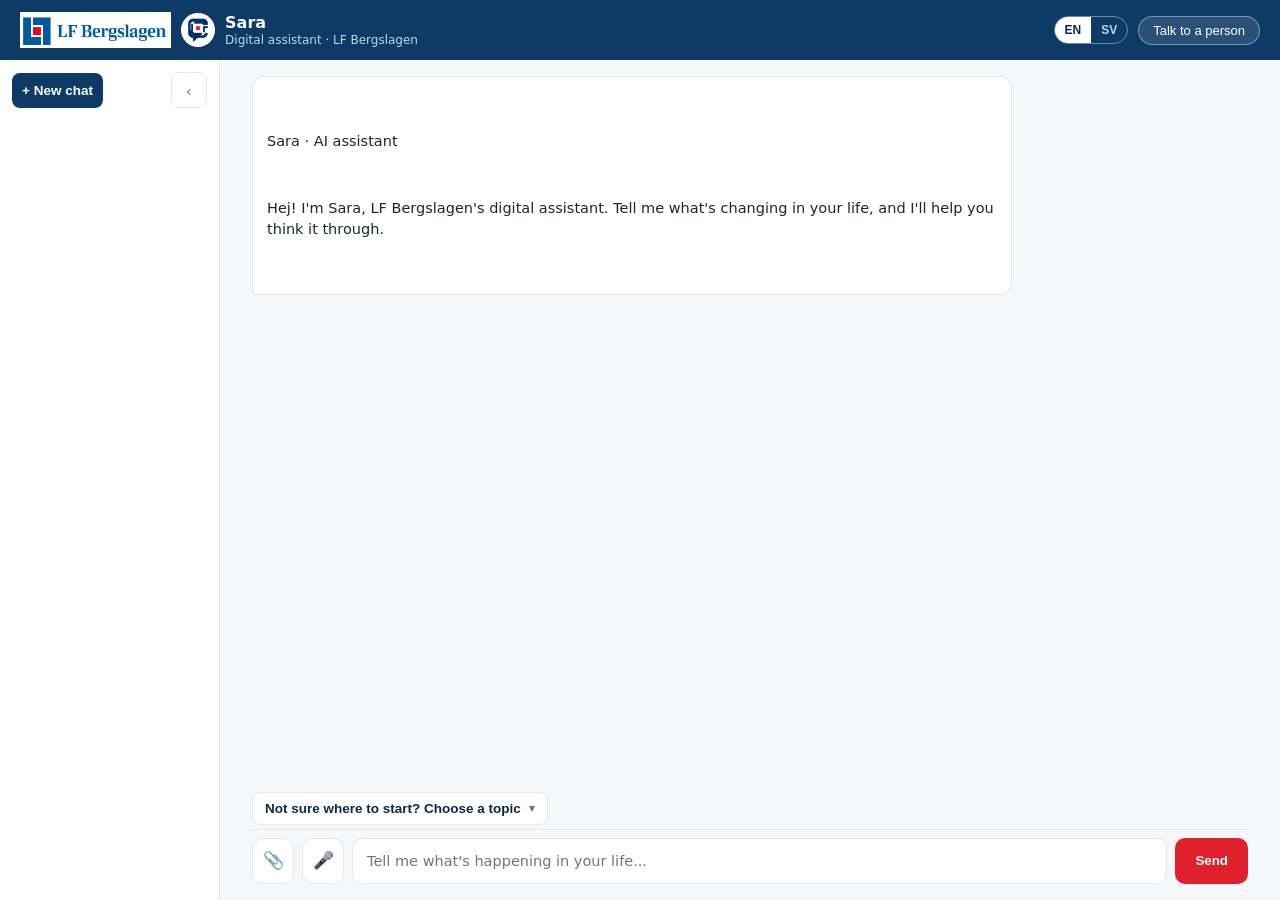
==== frontend/index.html @ 1dabb5bf "Add bilingual form-filling, LF logos, and initial site redesign" ====
<!DOCTYPE html>
<html lang="en">

<head>
  <meta charset="UTF-8" />
  <meta name="viewport" content="width=device-width, initial-scale=1.0" />
  <title>Life Transition Navigator</title>
  <link rel="stylesheet" href="style.css" />
</head>

<body>
  <header class="topbar">
    <div class="topbar-left">
      <button id="sidebar-show-btn" class="sidebar-toggle-btn topbar-sidebar-toggle" type="button"
        title="Show previous chats" hidden>☰</button>
      <div class="brand" id="home-btn" role="button" tabindex="0" title="Start a new chat">
        <img class="brand-logo" src="lf-logo.png" alt="LF Bergslagen" />
        <span class="avatar avatar-ai"><img src="chatbot-icon.png" alt="Sara AI assistant icon" /></span>
        <div class="brand-text">
          <span class="brand-name">Sara</span>
          <span class="brand-sub">Digital assistant · LF Bergslagen</span>
        </div>
      </div>
    </div>
    <div class="header-actions">
      <div class="lang-toggle" id="lang-toggle">
        <button class="lang-btn" data-lang="en" type="button">EN</button>
        <button class="lang-btn" data-lang="sv" type="button">SV</button>
      </div>
      <button id="human-btn" class="human-btn" type="button">Talk to a person</button>
    </div>
  </header>

  <div class="app-shell">
    <aside class="sidebar">
      <div class="sidebar-header">
        <button id="new-chat-btn" class="new-chat-btn" type="button">+ New chat</button>
        <button id="sidebar-hide-btn" class="sidebar-toggle-btn" type="button" title="Hide previous chats">‹</button>
      </div>
      <div id="chat-list" class="chat-list"></div>
    </aside>

    <main class="chat-shell">
      <div id="messages" class="messages">
        <div class="msg assistant">
          <span class="msg-label" id="greeting-label">Sara · AI assistant</span>
          <p id="greeting-text">Hej! I'm Sara, LF Bergslagen's digital assistant. Tell me what's changing in your life,
            and I'll help you think it through.</p>
        </div>
      </div>

      <div id="chips" class="chips"></div>

      <div id="attachment-preview" class="attachment-preview" hidden></div>
      <button id="fill-form-btn" class="fill-form-btn" type="button" hidden disabled>
        Fill Form
      </button>

      <div id="rating-bar" class="rating-bar" hidden>
        <span class="rating-label" id="rating-label"></span>
        <span class="rating-stars" id="rating-stars"></span>
      </div>

      <form id="chat-form" class="composer">
        <input id="file-input" type="file" accept=".pdf,.txt,.doc,.docx,.xls,.xlsx,image/*" multiple hidden />
        <button id="attach-btn" class="icon-btn" type="button" title="Attach a document">📎</button>
        <button id="mic-btn" class="icon-btn" type="button" title="Speak instead of typing" hidden>🎤</button>
        <textarea id="chat-input" rows="1" placeholder="Tell me what's happening in your life..."
          autocomplete="off"></textarea>
        <button id="send-btn" type="submit">Send</button>
      </form>
    </main>
  </div>

  <script src="app.js"></script>
</body>

</html>
---- frontend/style.css ----
:root {
  --lf-blue: #0d3b66;
  --lf-blue-dark: #092944;
  --lf-red: #e0202c;
  --lf-green: #1a7a4c;
  --bg: #f6f7f9;
  --bubble-assistant: #ffffff;
  --bubble-user: var(--lf-blue);
  --bubble-human: #f0f9f3;
  --text-main: #1c2733;
  --text-muted: #6b7686;
  --border: #e3e6ea;
}

* {
  box-sizing: border-box;
}

/* An author-stylesheet `display` rule (e.g. `.attachment-preview { display:
   flex }`) beats the user-agent stylesheet's `[hidden] { display: none }`
   rule regardless of selector specificity, because author-origin normal
   rules always outrank user-agent-origin normal rules in the cascade. Any
   element toggled via the `hidden` attribute needs this to actually hide. */
[hidden] {
  display: none !important;
}

body {
  margin: 0;
  font-family: "Segoe UI", system-ui, -apple-system, sans-serif;
  background: var(--bg);
  color: var(--text-main);
  height: 100vh;
  display: flex;
  flex-direction: column;
}

.topbar {
  background: var(--lf-blue);
  color: white;
  padding: 12px 20px;
  display: flex;
  align-items: center;
  justify-content: space-between;
  gap: 10px;
}

.app-shell {
  flex: 1;
  display: flex;
  min-height: 0;
}

.sidebar {
  width: 220px;
  min-width: 180px;
  background: white;
  border-right: 1px solid var(--border);
  display: flex;
  flex-direction: column;
  padding: 12px;
  overflow-y: auto;
}

.sidebar-header {
  display: flex;
  align-items: center;
  justify-content: space-between;
  gap: 6px;
  margin-bottom: 10px;
}

.new-chat-btn {
  background: var(--lf-blue);
  color: white;
  border: none;
  border-radius: 8px;
  padding: 10px;
  font-weight: 600;
  font-size: 13.5px;
  cursor: pointer;
}

/* Claude-style collapse: hide the previous-chats sidebar entirely and let
   the chat column reclaim that width (see the wider max-width rule below),
   with a "show sidebar" button appearing in the topbar to bring it back. */
.sidebar-toggle-btn {
  background: white;
  border: 1px solid var(--border);
  border-radius: 8px;
  color: var(--text-muted);
  cursor: pointer;
  flex-shrink: 0;
  font-size: 15px;
  line-height: 1;
  padding: 0;
  height: 36px;
  width: 36px;
}

.sidebar-toggle-btn:hover {
  background: #eef3f8;
  color: var(--lf-blue-dark);
}

.topbar-left {
  display: flex;
  align-items: center;
  gap: 10px;
  min-width: 0;
}

.topbar-sidebar-toggle {
  background: rgba(255, 255, 255, 0.12);
  border-color: rgba(255, 255, 255, 0.4);
  color: white;
}

.topbar-sidebar-toggle:hover {
  background: rgba(255, 255, 255, 0.22);
  color: white;
}

body.sidebar-collapsed .sidebar {
  display: none;
}

body.sidebar-collapsed #sidebar-show-btn {
  display: inline-flex;
  align-items: center;
  justify-content: center;
}

.new-chat-btn:hover {
  background: var(--lf-blue-dark);
}

.chat-list {
  display: flex;
  flex-direction: column;
  gap: 4px;
  overflow-y: auto;
}

.chat-item {
  padding: 8px 10px;
  border-radius: 6px;
  font-size: 13px;
  color: var(--text-main);
  cursor: pointer;
  overflow: hidden;
  text-overflow: ellipsis;
  white-space: nowrap;
}

.chat-item:hover {
  background: var(--bg);
}

.chat-item.active {
  background: #eef3f8;
  color: var(--lf-blue-dark);
  font-weight: 600;
}

.brand {
  cursor: pointer;
  display: flex;
  align-items: center;
  gap: 10px;
}

.brand-logo {
  height: 36px;
  width: auto;
}

.brand-text {
  display: flex;
  flex-direction: column;
  line-height: 1.25;
}

.brand-name {
  font-weight: 600;
  font-size: 16px;
}

.brand-sub {
  color: #c7d4e2;
  font-size: 12px;
}

.avatar {
  width: 34px;
  height: 34px;
  min-width: 34px;
  border-radius: 50%;
  display: flex;
  align-items: center;
  justify-content: center;
  font-weight: 700;
  font-size: 14px;
  color: white;
}

.avatar-ai {
  background: var(--lf-red);
}

.avatar-ai img {
  width: 100%;
  height: 100%;
  border-radius: inherit;
  object-fit: cover;
}

.avatar-human {
  background: var(--lf-green);
}

.header-actions {
  display: flex;
  align-items: center;
  gap: 10px;
}

.lang-toggle {
  display: flex;
  border: 1px solid rgba(255, 255, 255, 0.4);
  border-radius: 999px;
  overflow: hidden;
}

.lang-btn {
  background: transparent;
  color: #c7d4e2;
  border: none;
  padding: 6px 10px;
  font-size: 12px;
  font-weight: 700;
  cursor: pointer;
}

.lang-btn.active {
  background: white;
  color: var(--lf-blue-dark);
}

.human-btn {
  background: rgba(255, 255, 255, 0.12);
  color: white;
  border: 1px solid rgba(255, 255, 255, 0.4);
  border-radius: 999px;
  padding: 6px 14px;
  font-size: 13px;
  cursor: pointer;
  white-space: nowrap;
}

.human-btn:hover {
  background: rgba(255, 255, 255, 0.22);
}

.human-btn:disabled {
  opacity: 0.6;
  cursor: default;
}

.chat-shell {
  flex: 1;
  display: flex;
  flex-direction: column;
  max-width: 1500px;
  width: 100%;
  margin: 0 auto;
  padding: 16px 32px;
  min-height: 0;
  transition: max-width 0.2s ease;
}

/* Hiding the previous-chats sidebar (see .sidebar-toggle-btn above) frees
   up real width, not just blank space - let the chat column fill all of
   it rather than leaving the freed area empty. */
body.sidebar-collapsed .chat-shell {
  max-width: none;
}

.chat-shell.drag-over {
  outline: 2px dashed var(--lf-blue);
  outline-offset: -8px;
  background: #eef3f8;
}

.messages {
  flex: 1;
  overflow-y: auto;
  display: flex;
  flex-direction: column;
  gap: 12px;
  padding-bottom: 12px;
}

.msg {
  max-width: min(760px, 80%);
  padding: 12px 14px;
  border-radius: 12px;
  line-height: 1.45;
  font-size: 14.5px;
  white-space: pre-wrap;
}

.msg.assistant {
  background: var(--bubble-assistant);
  border: 1px solid var(--border);
  align-self: flex-start;
  border-bottom-left-radius: 4px;
}

.msg.assistant p {
  margin: 0 0 10px;
}

.msg.assistant p:last-child {
  margin-bottom: 0;
}

.msg.assistant ul,
.msg.assistant ol {
  margin: 0 0 10px;
  padding-left: 20px;
}

.msg.assistant li {
  margin-bottom: 4px;
}

.msg.assistant a {
  color: var(--lf-blue);
  font-weight: 600;
  text-decoration: underline;
}

.msg.assistant strong {
  color: var(--lf-blue-dark);
}

.msg.user {
  background: var(--bubble-user);
  color: white;
  align-self: flex-end;
  border-bottom-right-radius: 4px;
}

.msg.pending {
  color: var(--text-muted);
  font-style: italic;
}

.msg-label {
  margin-bottom: 4px;
}

.msg.human {
  background: var(--bubble-human);
  border: 1px solid #cdeadb;
  align-self: flex-start;
  border-bottom-left-radius: 4px;
}

.msg.human .msg-label {
  color: var(--lf-green);
}

.msg.system-note {
  align-self: center;
  background: transparent;
  color: var(--text-muted);
  font-size: 12.5px;
  font-style: italic;
  padding: 2px 8px;
}

.msg.attachment {
  background: #eef3f8;
  border: 1px dashed #b9c9dc;
  align-self: flex-end;
  color: var(--lf-blue-dark);
  font-size: 13.5px;
  min-width: min(360px, 80%);
  white-space: normal;
}

.sent-attachment-title {
  font-weight: 700;
  margin-bottom: 8px;
}

.sent-attachment {
  background: white;
  border: 1px solid var(--border);
  border-radius: 6px;
  display: flex;
  align-items: center;
  gap: 8px;
  margin-top: 6px;
  min-width: 0;
  padding: 8px;
}

.sent-attachment-name {
  flex: 1;
  font-weight: 600;
  min-width: 0;
  overflow-wrap: anywhere;
}

.sent-attachment-view {
  background: var(--lf-blue);
  border: none;
  border-radius: 6px;
  color: white;
  cursor: pointer;
  font-size: 12px;
  font-weight: 700;
  padding: 6px 10px;
  white-space: nowrap;
}

.sent-attachment-thumb {
  border-radius: 4px;
  height: 34px;
  object-fit: cover;
  width: 34px;
}

.sent-attachment-icon {
  align-items: center;
  background: #eef3f8;
  border-radius: 4px;
  display: flex;
  flex-shrink: 0;
  font-size: 18px;
  height: 34px;
  justify-content: center;
  width: 34px;
}

.attachment-viewer {
  align-items: center;
  background: rgba(9, 41, 68, 0.45);
  display: flex;
  inset: 0;
  justify-content: center;
  padding: 20px;
  position: fixed;
  z-index: 1000;
}

.attachment-viewer-modal {
  background: white;
  border-radius: 8px;
  box-shadow: 0 18px 50px rgba(9, 41, 68, 0.25);
  display: flex;
  flex-direction: column;
  max-height: min(720px, 90vh);
  max-width: min(760px, 94vw);
  overflow: hidden;
  width: 100%;
}

.attachment-viewer-header {
  align-items: center;
  border-bottom: 1px solid var(--border);
  display: flex;
  gap: 12px;
  justify-content: space-between;
  padding: 12px 14px;
}

.attachment-viewer-header strong {
  overflow-wrap: anywhere;
}

.attachment-viewer-header button,
.attachment-viewer-open {
  background: var(--lf-blue);
  border: none;
  border-radius: 6px;
  color: white;
  cursor: pointer;
  font-weight: 700;
  padding: 7px 11px;
  text-decoration: none;
}

.attachment-viewer-actions {
  align-items: center;
  display: flex;
  flex-shrink: 0;
  gap: 8px;
}

.attachment-viewer-content-label {
  color: var(--text-muted);
  font-size: 12px;
  font-weight: 700;
  padding: 12px 14px 0;
}

.attachment-viewer-content {
  color: var(--text-main);
  font-family: inherit;
  font-size: 13px;
  line-height: 1.45;
  margin: 0;
  overflow: auto;
  padding: 8px 14px 14px;
  white-space: pre-wrap;
}

.attachment-viewer-image {
  display: block;
  max-height: 320px;
  max-width: 100%;
  object-fit: contain;
  padding: 14px 14px 0;
}

.attachment-viewer-frame {
  background: #525659;
  border: none;
  flex: 1;
  min-height: min(560px, 70vh);
  width: 100%;
}

.attachment-viewer-placeholder {
  align-items: center;
  color: var(--text-muted);
  display: flex;
  flex-direction: column;
  gap: 8px;
  padding: 28px 14px;
  text-align: center;
}

.attachment-viewer-placeholder-icon {
  font-size: 40px;
}

.chips {
  padding: 8px 0 4px;
}

/* The initial "not sure where to start" topic list -- a dropdown instead
   of a big wrapped grid of pill buttons, so it stays compact both on the
   full-page chat and when the chat is embedded narrow (see site.js widget). */
.topic-dropdown {
  display: inline-block;
  position: relative;
}

.topic-dropdown-toggle {
  align-items: center;
  background: white;
  border: 1px solid var(--border);
  border-radius: 8px;
  color: var(--lf-blue-dark);
  cursor: pointer;
  display: flex;
  font-size: 13.5px;
  font-weight: 600;
  gap: 8px;
  padding: 8px 12px;
}

.topic-dropdown-toggle:hover {
  border-color: var(--lf-blue);
}

.topic-dropdown-toggle .caret {
  color: var(--text-muted);
  font-size: 11px;
  transition: transform 0.15s ease;
}

.topic-dropdown-toggle.open .caret {
  transform: rotate(180deg);
}

.topic-dropdown-menu {
  background: white;
  border: 1px solid var(--border);
  border-radius: 8px;
  bottom: 100%;
  box-shadow: 0 12px 30px rgba(9, 41, 68, 0.15);
  left: 0;
  margin-bottom: 6px;
  max-height: 260px;
  overflow-y: auto;
  position: absolute;
  width: max(240px, 100%);
  z-index: 20;
}

.topic-dropdown-item {
  background: none;
  border: none;
  color: var(--text-main);
  cursor: pointer;
  display: block;
  font-size: 13.5px;
  padding: 9px 12px;
  text-align: left;
  width: 100%;
}

.topic-dropdown-item:hover {
  background: #eef3f8;
  color: var(--lf-blue-dark);
}

.topic-dropdown-item+.topic-dropdown-item {
  border-top: 1px solid var(--border);
}

.suggestions {
  display: flex;
  flex-wrap: wrap;
  gap: 8px;
  align-self: flex-start;
  max-width: min(760px, 80%);
  margin-top: -4px;
}

.suggestion-chip {
  background: white;
  border: 1px solid var(--lf-blue);
  color: var(--lf-blue);
  border-radius: 999px;
  padding: 5px 11px;
  font-size: 12.5px;
  cursor: pointer;
}

.suggestion-chip:hover {
  background: #eef3f8;
}

.inline-form {
  align-self: flex-start;
  max-width: min(600px, 85%);
  background: white;
  border: 1px solid var(--border);
  border-radius: 12px;
  padding: 14px 16px;
  display: flex;
  flex-direction: column;
  gap: 12px;
}

.inline-form-field {
  display: flex;
  flex-direction: column;
  gap: 6px;
}

.inline-form-field label {
  font-size: 13px;
  font-weight: 600;
  color: var(--text-main);
}

.inline-form-field input[type="text"] {
  padding: 9px 11px;
  border-radius: 8px;
  border: 1px solid var(--border);
  font-size: 14px;
  font-family: inherit;
}

.inline-form-field input[type="text"]:focus {
  outline: 2px solid var(--lf-blue);
}

.inline-form-yesno {
  display: flex;
  gap: 16px;
}

.inline-form-radio {
  display: flex;
  align-items: center;
  gap: 5px;
  font-size: 13.5px;
  cursor: pointer;
}

.inline-form-error {
  margin: 0;
  font-size: 12.5px;
  color: var(--lf-red);
  min-height: 0;
}

.inline-form button[type="submit"] {
  align-self: flex-start;
}

.msg-label {
  display: flex;
  align-items: center;
  gap: 6px;
}

.msg-label-text {
  font-size: 11px;
  font-weight: 700;
  letter-spacing: 0.02em;
  text-transform: uppercase;
  color: var(--text-muted);
}

.msg.human .msg-label-text {
  color: var(--lf-green);
}

.speak-btn {
  background: none;
  border: none;
  padding: 0;
  font-size: 13px;
  line-height: 1;
  cursor: pointer;
  color: var(--text-muted);
  opacity: 0.75;
}

.speak-btn:hover {
  opacity: 1;
}

.speak-btn.speaking {
  color: var(--lf-red);
  opacity: 1;
}

.rating-bar {
  align-items: center;
  display: flex;
  gap: 8px;
  justify-content: flex-end;
  padding: 4px 2px;
}

.rating-label {
  color: var(--text-muted);
  font-size: 12.5px;
}

.rating-stars {
  display: flex;
}

.star-btn {
  background: none;
  border: none;
  color: var(--border);
  cursor: pointer;
  font-size: 18px;
  line-height: 1;
  padding: 2px;
  transition: color 0.15s ease;
}

.star-btn:hover {
  color: #f2b90c;
}

.star-btn.filled {
  color: #f2b90c;
}

.composer {
  display: flex;
  gap: 8px;
  padding-top: 8px;
  border-top: 1px solid var(--border);
}

.composer textarea {
  flex: 1;
  padding: 12px 14px;
  border-radius: 10px;
  border: 1px solid var(--border);
  font-size: 14.5px;
  font-family: inherit;
  resize: none;
  max-height: 140px;
  line-height: 1.4;
}

.composer textarea:focus {
  outline: 2px solid var(--lf-blue);
}

.composer button {
  background: var(--lf-red);
  color: white;
  border: none;
  padding: 0 20px;
  border-radius: 10px;
  font-weight: 600;
  cursor: pointer;
}

.composer button:disabled {
  opacity: 0.6;
  cursor: default;
}

.composer button.icon-btn {
  background: white;
  border: 1px solid var(--border);
  color: var(--lf-blue-dark);
  padding: 0;
  width: 42px;
  font-size: 17px;
}

.composer button.icon-btn:hover {
  background: #eef3f8;
}

.composer button.icon-btn.recording {
  background: var(--lf-red);
  color: white;
  border-color: var(--lf-red);
}

.attachment-preview {
  display: flex;
  flex-direction: column;
  gap: 6px;
  background: #eef3f8;
  border: 1px solid #b9c9dc;
  border-radius: 8px;
  padding: 8px 10px;
  font-size: 13px;
  color: var(--lf-blue-dark);
  margin-bottom: 8px;
}

.attachment-preview-header {
  width: 100%;
  color: var(--text-muted);
  font-size: 12px;
}

.attachment-list {
  display: flex;
  flex-direction: column;
  gap: 5px;
  width: 100%;
}

.attachment-item {
  display: flex;
  align-items: center;
  gap: 8px;
  min-width: 0;
}

.attachment-name {
  flex: 1;
  overflow: hidden;
  text-overflow: ellipsis;
  white-space: nowrap;
}

.attachment-size {
  color: var(--text-muted);
  font-size: 12px;
}

.attachment-preview button {
  background: none;
  border: none;
  color: var(--text-muted);
  cursor: pointer;
  font-size: 15px;
  line-height: 1;
}

.fill-form-btn {
  align-self: flex-start;
  margin: 0 0 10px;
  padding: 8px 14px;
  border: 1px solid var(--lf-blue);
  border-radius: 6px;
  background: white;
  color: var(--lf-blue-dark);
  cursor: pointer;
  font-weight: 600;
}

.fill-form-btn:disabled {
  cursor: not-allowed;
  opacity: 0.45;
}

/* Set on <body> by app.js when this page is embedded as a small widget
   (see site.js) -- there's no room for the new-chat/previous-chats
   sidebar at that size, so hide it outright instead of shrinking it to
   an icon-only column. Maximizing the widget removes this class, and
   the sidebar reappears at full size (its width is well above the
   640px breakpoint below by then). Standalone/mobile use of this page
   never gets this class, so its own icon-only collapse is unaffected. */
body.widget-compact .sidebar {
  display: none;
}

/* No room for a sidebar at all in the small embedded-widget bubble (see the
   comment above), so don't offer a "show sidebar" toggle there either. */
body.widget-compact #sidebar-show-btn {
  display: none !important;
}

@media (max-width: 640px) {
  .sidebar {
    width: 84px;
    min-width: 84px;
    padding: 8px 6px;
  }

  .sidebar-header {
    flex-direction: column;
  }

  .new-chat-btn {
    font-size: 0;
    padding: 10px 0;
  }

  .new-chat-btn::before {
    content: "+";
    font-size: 18px;
  }

  #sidebar-hide-btn {
    width: 100%;
  }

  .chat-item {
    font-size: 11px;
  }
}

@media (max-width: 480px) {
  .chat-shell {
    padding: 10px;
  }

  .msg {
    max-width: 90%;
  }
}
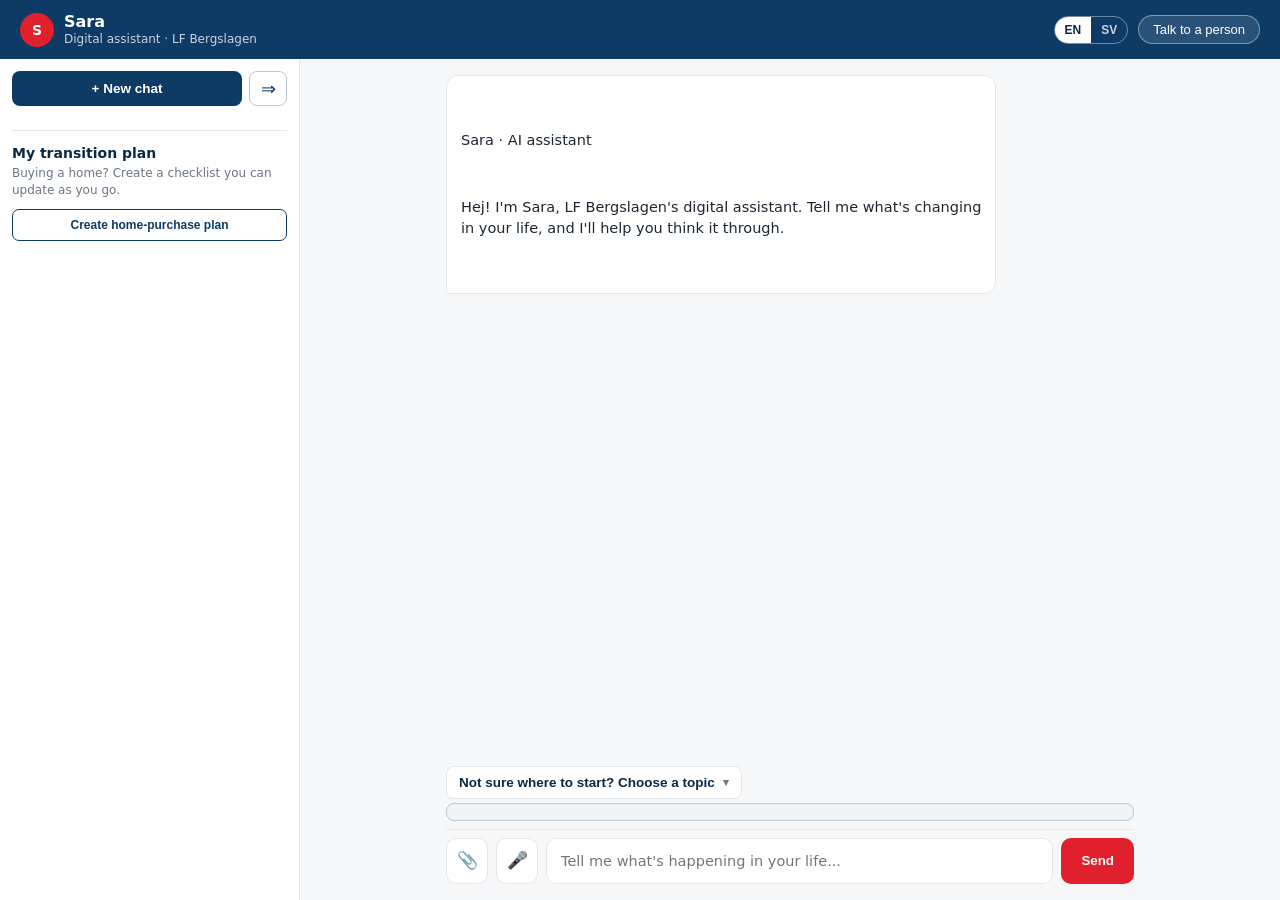
==== commit 421628f4: "Add transition plans, chat history sidebar, and sidebar UI tweaks Structured life-transition plans s" ====
--- a/frontend/index.html
+++ b/frontend/index.html
@@ -1,25 +1,18 @@
 <!DOCTYPE html>
 <html lang="en">
-
 <head>
   <meta charset="UTF-8" />
   <meta name="viewport" content="width=device-width, initial-scale=1.0" />
   <title>Life Transition Navigator</title>
   <link rel="stylesheet" href="style.css" />
 </head>
-
 <body>
   <header class="topbar">
-    <div class="topbar-left">
-      <button id="sidebar-show-btn" class="sidebar-toggle-btn topbar-sidebar-toggle" type="button"
-        title="Show previous chats" hidden>☰</button>
-      <div class="brand" id="home-btn" role="button" tabindex="0" title="Start a new chat">
-        <img class="brand-logo" src="lf-logo.png" alt="LF Bergslagen" />
-        <span class="avatar avatar-ai"><img src="chatbot-icon.png" alt="Sara AI assistant icon" /></span>
-        <div class="brand-text">
-          <span class="brand-name">Sara</span>
-          <span class="brand-sub">Digital assistant · LF Bergslagen</span>
-        </div>
+    <div class="brand" id="home-btn" role="button" tabindex="0" title="Start a new chat">
+      <span class="avatar avatar-ai">S</span>
+      <div class="brand-text">
+        <span class="brand-name">Sara</span>
+        <span class="brand-sub">Digital assistant · LF Bergslagen</span>
       </div>
     </div>
     <div class="header-actions">
@@ -33,40 +26,31 @@
 
   <div class="app-shell">
     <aside class="sidebar">
-      <div class="sidebar-header">
+      <div class="sidebar-toolbar">
         <button id="new-chat-btn" class="new-chat-btn" type="button">+ New chat</button>
-        <button id="sidebar-hide-btn" class="sidebar-toggle-btn" type="button" title="Hide previous chats">‹</button>
+        <button id="sidebar-toggle" class="sidebar-toggle" type="button" aria-label="Expand sidebar" title="Expand sidebar">⇔</button>
       </div>
       <div id="chat-list" class="chat-list"></div>
+      <section id="plan-panel" class="plan-panel" aria-live="polite"></section>
     </aside>
 
     <main class="chat-shell">
       <div id="messages" class="messages">
         <div class="msg assistant">
           <span class="msg-label" id="greeting-label">Sara · AI assistant</span>
-          <p id="greeting-text">Hej! I'm Sara, LF Bergslagen's digital assistant. Tell me what's changing in your life,
-            and I'll help you think it through.</p>
+          <p id="greeting-text">Hej! I'm Sara, LF Bergslagen's digital assistant. Tell me what's changing in your life, and I'll help you think it through.</p>
         </div>
       </div>
 
       <div id="chips" class="chips"></div>
 
       <div id="attachment-preview" class="attachment-preview" hidden></div>
-      <button id="fill-form-btn" class="fill-form-btn" type="button" hidden disabled>
-        Fill Form
-      </button>
-
-      <div id="rating-bar" class="rating-bar" hidden>
-        <span class="rating-label" id="rating-label"></span>
-        <span class="rating-stars" id="rating-stars"></span>
-      </div>
 
       <form id="chat-form" class="composer">
         <input id="file-input" type="file" accept=".pdf,.txt,.doc,.docx,.xls,.xlsx,image/*" multiple hidden />
         <button id="attach-btn" class="icon-btn" type="button" title="Attach a document">📎</button>
         <button id="mic-btn" class="icon-btn" type="button" title="Speak instead of typing" hidden>🎤</button>
-        <textarea id="chat-input" rows="1" placeholder="Tell me what's happening in your life..."
-          autocomplete="off"></textarea>
+        <textarea id="chat-input" rows="1" placeholder="Tell me what's happening in your life..." autocomplete="off"></textarea>
         <button id="send-btn" type="submit">Send</button>
       </form>
     </main>
@@ -74,5 +58,4 @@
 
   <script src="app.js"></script>
 </body>
-
-</html>+</html>
--- a/frontend/style.css
+++ b/frontend/style.css
@@ -16,15 +16,6 @@
   box-sizing: border-box;
 }
 
-/* An author-stylesheet `display` rule (e.g. `.attachment-preview { display:
-   flex }`) beats the user-agent stylesheet's `[hidden] { display: none }`
-   rule regardless of selector specificity, because author-origin normal
-   rules always outrank user-agent-origin normal rules in the cascade. Any
-   element toggled via the `hidden` attribute needs this to actually hide. */
-[hidden] {
-  display: none !important;
-}
-
 body {
   margin: 0;
   font-family: "Segoe UI", system-ui, -apple-system, sans-serif;
@@ -52,21 +43,25 @@
 }
 
 .sidebar {
-  width: 220px;
-  min-width: 180px;
+  width: 300px;
+  min-width: 280px;
   background: white;
   border-right: 1px solid var(--border);
   display: flex;
   flex-direction: column;
   padding: 12px;
   overflow-y: auto;
-}
-
-.sidebar-header {
-  display: flex;
-  align-items: center;
-  justify-content: space-between;
-  gap: 6px;
+  transition: width 180ms ease, min-width 180ms ease;
+}
+
+.sidebar.sidebar-expanded {
+  width: 400px;
+  min-width: 360px;
+}
+
+.sidebar-toolbar {
+  display: flex;
+  gap: 7px;
   margin-bottom: 10px;
 }
 
@@ -79,79 +74,153 @@
   font-weight: 600;
   font-size: 13.5px;
   cursor: pointer;
-}
-
-/* Claude-style collapse: hide the previous-chats sidebar entirely and let
-   the chat column reclaim that width (see the wider max-width rule below),
-   with a "show sidebar" button appearing in the topbar to bring it back. */
-.sidebar-toggle-btn {
-  background: white;
-  border: 1px solid var(--border);
+  flex: 1;
+}
+
+.sidebar-toggle {
+  align-items: center;
+  background: white;
+  border: 1px solid #b9c9dc;
   border-radius: 8px;
-  color: var(--text-muted);
-  cursor: pointer;
-  flex-shrink: 0;
-  font-size: 15px;
-  line-height: 1;
+  color: var(--lf-blue);
+  cursor: pointer;
+  display: inline-flex;
+  font-size: 18px;
+  justify-content: center;
   padding: 0;
-  height: 36px;
-  width: 36px;
-}
-
-.sidebar-toggle-btn:hover {
-  background: #eef3f8;
-  color: var(--lf-blue-dark);
-}
-
-.topbar-left {
-  display: flex;
-  align-items: center;
-  gap: 10px;
-  min-width: 0;
-}
-
-.topbar-sidebar-toggle {
-  background: rgba(255, 255, 255, 0.12);
-  border-color: rgba(255, 255, 255, 0.4);
-  color: white;
-}
-
-.topbar-sidebar-toggle:hover {
-  background: rgba(255, 255, 255, 0.22);
-  color: white;
-}
-
-body.sidebar-collapsed .sidebar {
-  display: none;
-}
-
-body.sidebar-collapsed #sidebar-show-btn {
-  display: inline-flex;
-  align-items: center;
-  justify-content: center;
+  width: 38px;
 }
 
 .new-chat-btn:hover {
   background: var(--lf-blue-dark);
 }
 
+.sidebar-toggle:hover { background: #eef3f8; }
+
 .chat-list {
   display: flex;
   flex-direction: column;
-  gap: 4px;
+  gap: 2px;
   overflow-y: auto;
 }
 
+.plan-panel {
+  border-top: 1px solid var(--border);
+  margin-top: 14px;
+  padding-top: 14px;
+}
+
+.plan-heading {
+  color: var(--lf-blue-dark);
+  font-size: 14px;
+  font-weight: 700;
+  margin: 0 0 4px;
+}
+
+.plan-progress, .plan-empty-copy, .plan-date {
+  color: var(--text-muted);
+  font-size: 12px;
+  line-height: 1.4;
+  margin: 0 0 10px;
+}
+
+.plan-phase {
+  color: var(--lf-blue-dark);
+  font-size: 11px;
+  font-weight: 700;
+  margin: 13px 0 5px;
+  text-transform: uppercase;
+}
+
+.plan-task {
+  align-items: flex-start;
+  display: flex;
+  gap: 7px;
+  margin: 7px 0;
+}
+
+.plan-task input { margin: 3px 0 0; }
+
+.plan-task-label { cursor: pointer; display: block; min-width: 0; }
+
+.plan-task-title { display: block; font-size: 12px; line-height: 1.25; }
+.plan-task.done .plan-task-title { color: var(--text-muted); text-decoration: line-through; }
+.plan-task-meta { color: var(--text-muted); display: block; font-size: 10px; margin-top: 2px; }
+
+.plan-create-btn {
+  background: white;
+  border: 1px solid var(--lf-blue);
+  border-radius: 7px;
+  color: var(--lf-blue);
+  cursor: pointer;
+  font-size: 12px;
+  font-weight: 700;
+  padding: 8px;
+  width: 100%;
+}
+
+.plan-create-btn:hover { background: #eef3f8; }
+
 .chat-item {
-  padding: 8px 10px;
-  border-radius: 6px;
+  align-items: center;
+  display: flex;
+  gap: 6px;
+  min-height: 34px;
+  padding: 6px 16px 6px 10px;
+  border-radius: 7px;
   font-size: 13px;
   color: var(--text-main);
-  cursor: pointer;
+  position: relative;
+}
+
+.chat-item-title {
+  color: inherit;
+  cursor: pointer;
+  flex: 1;
+  font: inherit;
+  line-height: 1.35;
+  min-width: 0;
   overflow: hidden;
+  text-align: left;
   text-overflow: ellipsis;
   white-space: nowrap;
 }
+
+.chat-item-title:focus-visible {
+  border-radius: 3px;
+  outline: 2px solid var(--lf-blue);
+  outline-offset: 2px;
+}
+
+/* Small delete control tucked into the item's top-right corner; only
+   shown when the chat is hovered or the button has keyboard focus. */
+.chat-delete-btn {
+  align-items: center;
+  background: white;
+  border: 1px solid var(--border);
+  border-radius: 3px;
+  color: var(--text-muted);
+  cursor: pointer;
+  display: inline-flex;
+  font-size: 11px;
+  height: 14px;
+  justify-content: center;
+  line-height: 1;
+  opacity: 0;
+  padding: 0 0 1px;
+  position: absolute;
+  right: 2px;
+  top: 2px;
+  transition: opacity 120ms ease;
+  width: 14px;
+}
+
+.chat-item:hover .chat-delete-btn,
+.chat-delete-btn:focus-visible {
+  opacity: 1;
+}
+
+.chat-delete-btn:hover { background: #fbe9ea; border-color: var(--lf-red); color: var(--lf-red); }
 
 .chat-item:hover {
   background: var(--bg);
@@ -168,11 +237,6 @@
   display: flex;
   align-items: center;
   gap: 10px;
-}
-
-.brand-logo {
-  height: 36px;
-  width: auto;
 }
 
 .brand-text {
@@ -206,13 +270,6 @@
 
 .avatar-ai {
   background: var(--lf-red);
-}
-
-.avatar-ai img {
-  width: 100%;
-  height: 100%;
-  border-radius: inherit;
-  object-fit: cover;
 }
 
 .avatar-human {
@@ -271,19 +328,11 @@
   flex: 1;
   display: flex;
   flex-direction: column;
-  max-width: 1500px;
+  max-width: 720px;
   width: 100%;
   margin: 0 auto;
-  padding: 16px 32px;
+  padding: 16px;
   min-height: 0;
-  transition: max-width 0.2s ease;
-}
-
-/* Hiding the previous-chats sidebar (see .sidebar-toggle-btn above) frees
-   up real width, not just blank space - let the chat column fill all of
-   it rather than leaving the freed area empty. */
-body.sidebar-collapsed .chat-shell {
-  max-width: none;
 }
 
 .chat-shell.drag-over {
@@ -302,7 +351,7 @@
 }
 
 .msg {
-  max-width: min(760px, 80%);
+  max-width: 80%;
   padding: 12px 14px;
   border-radius: 12px;
   line-height: 1.45;
@@ -621,7 +670,7 @@
   color: var(--lf-blue-dark);
 }
 
-.topic-dropdown-item+.topic-dropdown-item {
+.topic-dropdown-item + .topic-dropdown-item {
   border-top: 1px solid var(--border);
 }
 
@@ -630,7 +679,7 @@
   flex-wrap: wrap;
   gap: 8px;
   align-self: flex-start;
-  max-width: min(760px, 80%);
+  max-width: 80%;
   margin-top: -4px;
 }
 
@@ -650,7 +699,7 @@
 
 .inline-form {
   align-self: flex-start;
-  max-width: min(600px, 85%);
+  max-width: 85%;
   background: white;
   border: 1px solid var(--border);
   border-radius: 12px;
@@ -744,42 +793,6 @@
 .speak-btn.speaking {
   color: var(--lf-red);
   opacity: 1;
-}
-
-.rating-bar {
-  align-items: center;
-  display: flex;
-  gap: 8px;
-  justify-content: flex-end;
-  padding: 4px 2px;
-}
-
-.rating-label {
-  color: var(--text-muted);
-  font-size: 12.5px;
-}
-
-.rating-stars {
-  display: flex;
-}
-
-.star-btn {
-  background: none;
-  border: none;
-  color: var(--border);
-  cursor: pointer;
-  font-size: 18px;
-  line-height: 1;
-  padding: 2px;
-  transition: color 0.15s ease;
-}
-
-.star-btn:hover {
-  color: #f2b90c;
-}
-
-.star-btn.filled {
-  color: #f2b90c;
 }
 
 .composer {
@@ -893,23 +906,6 @@
   line-height: 1;
 }
 
-.fill-form-btn {
-  align-self: flex-start;
-  margin: 0 0 10px;
-  padding: 8px 14px;
-  border: 1px solid var(--lf-blue);
-  border-radius: 6px;
-  background: white;
-  color: var(--lf-blue-dark);
-  cursor: pointer;
-  font-weight: 600;
-}
-
-.fill-form-btn:disabled {
-  cursor: not-allowed;
-  opacity: 0.45;
-}
-
 /* Set on <body> by app.js when this page is embedded as a small widget
    (see site.js) -- there's no room for the new-chat/previous-chats
    sidebar at that size, so hide it outright instead of shrinking it to
@@ -921,48 +917,37 @@
   display: none;
 }
 
-/* No room for a sidebar at all in the small embedded-widget bubble (see the
-   comment above), so don't offer a "show sidebar" toggle there either. */
-body.widget-compact #sidebar-show-btn {
-  display: none !important;
-}
-
 @media (max-width: 640px) {
   .sidebar {
     width: 84px;
     min-width: 84px;
     padding: 8px 6px;
   }
-
-  .sidebar-header {
-    flex-direction: column;
+  .sidebar.sidebar-expanded {
+    width: 84px;
+    min-width: 84px;
   }
-
+  .sidebar-toolbar { gap: 4px; }
   .new-chat-btn {
     font-size: 0;
     padding: 10px 0;
   }
-
   .new-chat-btn::before {
     content: "+";
     font-size: 18px;
   }
-
-  #sidebar-hide-btn {
-    width: 100%;
-  }
-
   .chat-item {
     font-size: 11px;
   }
+  .sidebar-toggle { font-size: 15px; width: 30px; }
+  .plan-panel { display: none; }
 }
 
 @media (max-width: 480px) {
   .chat-shell {
     padding: 10px;
   }
-
   .msg {
     max-width: 90%;
   }
-}+}
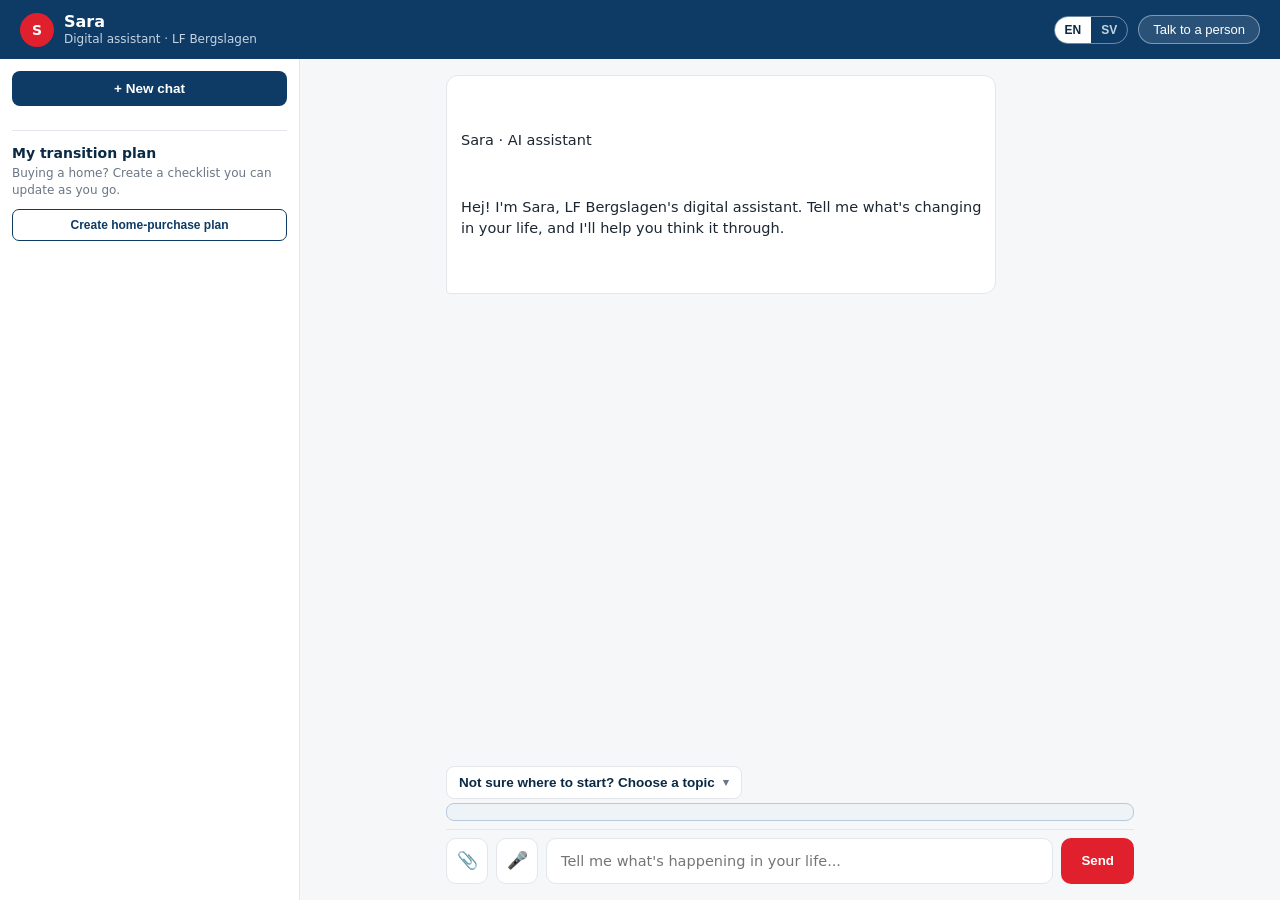
==== commit 164c9fdb: "chore(fe): removed expander button" ====
--- a/frontend/index.html
+++ b/frontend/index.html
@@ -28,7 +28,6 @@
     <aside class="sidebar">
       <div class="sidebar-toolbar">
         <button id="new-chat-btn" class="new-chat-btn" type="button">+ New chat</button>
-        <button id="sidebar-toggle" class="sidebar-toggle" type="button" aria-label="Expand sidebar" title="Expand sidebar">⇔</button>
       </div>
       <div id="chat-list" class="chat-list"></div>
       <section id="plan-panel" class="plan-panel" aria-live="polite"></section>
--- a/frontend/style.css
+++ b/frontend/style.css
@@ -51,12 +51,6 @@
   flex-direction: column;
   padding: 12px;
   overflow-y: auto;
-  transition: width 180ms ease, min-width 180ms ease;
-}
-
-.sidebar.sidebar-expanded {
-  width: 400px;
-  min-width: 360px;
 }
 
 .sidebar-toolbar {
@@ -77,25 +71,9 @@
   flex: 1;
 }
 
-.sidebar-toggle {
-  align-items: center;
-  background: white;
-  border: 1px solid #b9c9dc;
-  border-radius: 8px;
-  color: var(--lf-blue);
-  cursor: pointer;
-  display: inline-flex;
-  font-size: 18px;
-  justify-content: center;
-  padding: 0;
-  width: 38px;
-}
-
 .new-chat-btn:hover {
   background: var(--lf-blue-dark);
 }
-
-.sidebar-toggle:hover { background: #eef3f8; }
 
 .chat-list {
   display: flex;
@@ -922,10 +900,6 @@
     width: 84px;
     min-width: 84px;
     padding: 8px 6px;
-  }
-  .sidebar.sidebar-expanded {
-    width: 84px;
-    min-width: 84px;
   }
   .sidebar-toolbar { gap: 4px; }
   .new-chat-btn {
@@ -939,7 +913,6 @@
   .chat-item {
     font-size: 11px;
   }
-  .sidebar-toggle { font-size: 15px; width: 30px; }
   .plan-panel { display: none; }
 }
 
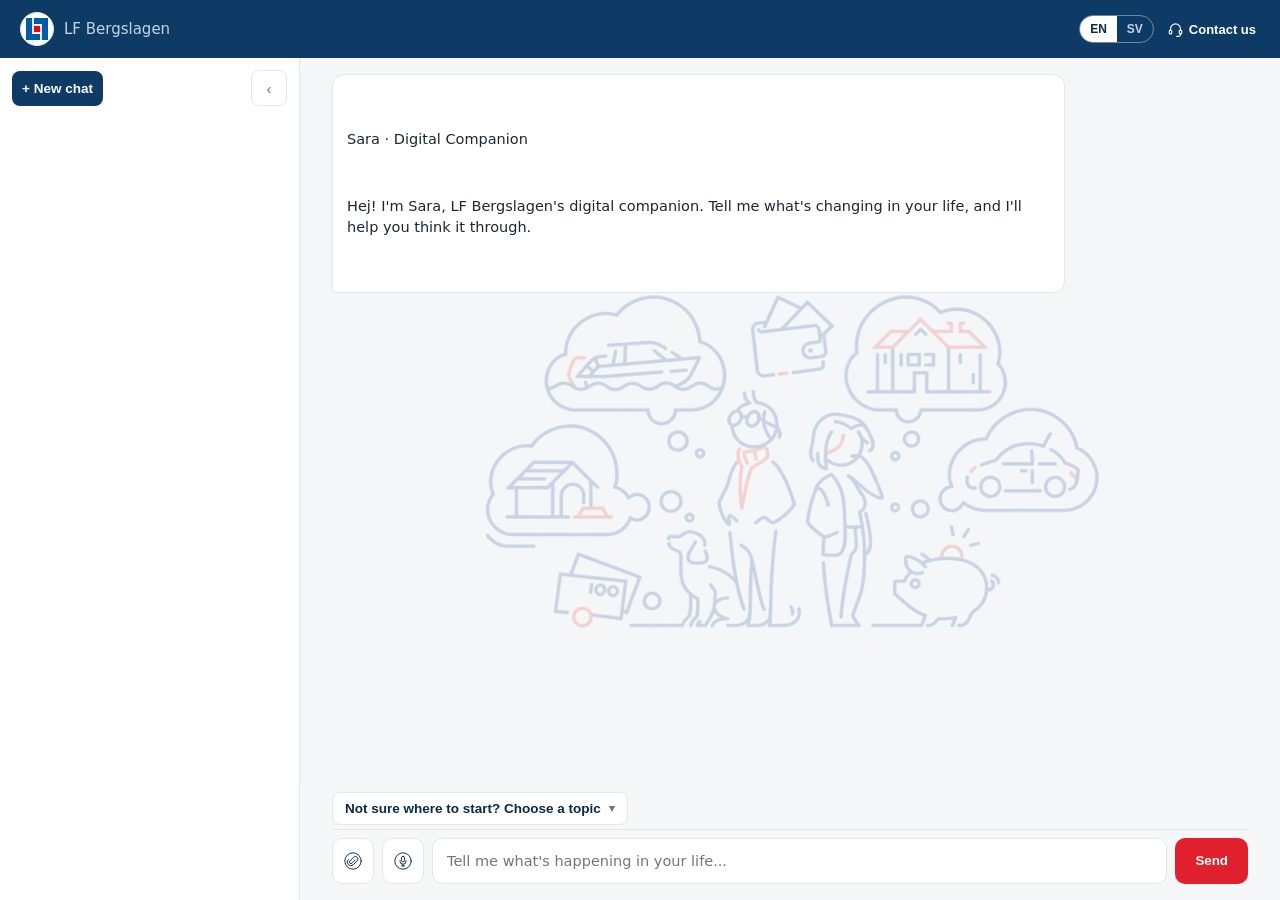
==== commit 85a6b9ae: "Merge branch 'main' into farwa-additions # Conflicts: #	.gitignore #	backend/agent.py #	backend/agen" ====
--- a/frontend/index.html
+++ b/frontend/index.html
@@ -8,11 +8,13 @@
 </head>
 <body>
   <header class="topbar">
-    <div class="brand" id="home-btn" role="button" tabindex="0" title="Start a new chat">
-      <span class="avatar avatar-ai">S</span>
-      <div class="brand-text">
-        <span class="brand-name">Sara</span>
-        <span class="brand-sub">Digital assistant · LF Bergslagen</span>
+    <div class="topbar-left">
+      <button id="sidebar-show-btn" class="sidebar-toggle-btn topbar-sidebar-toggle" type="button" title="Show previous chats" hidden>☰</button>
+      <div class="brand" id="home-btn" role="button" tabindex="0" title="Start a new chat">
+        <span class="avatar avatar-ai"><img src="assets/brand/lf-mark.svg" alt="LF Bergslagen" /></span>
+        <div class="brand-text">
+          <span class="brand-sub">LF Bergslagen</span>
+        </div>
       </div>
     </div>
     <div class="header-actions">
@@ -20,35 +22,100 @@
         <button class="lang-btn" data-lang="en" type="button">EN</button>
         <button class="lang-btn" data-lang="sv" type="button">SV</button>
       </div>
-      <button id="human-btn" class="human-btn" type="button">Talk to a person</button>
+      <button id="human-btn" class="human-btn" type="button">
+        <svg class="human-btn-icon" viewBox="0 0 24 24" width="15" height="15" fill="none" stroke="currentColor" stroke-width="1.8" stroke-linecap="round" stroke-linejoin="round" aria-hidden="true">
+          <path d="M4,13 V11 a8,8 0 0 1 16,0 v2"></path>
+          <rect x="2" y="13" width="4" height="6" rx="1.5"></rect>
+          <rect x="18" y="13" width="4" height="6" rx="1.5"></rect>
+          <path d="M20,19 v1 a3,3 0 0 1 -3,3 h-3"></path>
+        </svg>
+        <span id="human-btn-label">Contact us</span>
+      </button>
     </div>
   </header>
 
   <div class="app-shell">
     <aside class="sidebar">
-      <div class="sidebar-toolbar">
+      <div class="sidebar-header">
         <button id="new-chat-btn" class="new-chat-btn" type="button">+ New chat</button>
+        <button id="sidebar-hide-btn" class="sidebar-toggle-btn" type="button" title="Hide previous chats">‹</button>
       </div>
-      <div id="chat-list" class="chat-list"></div>
+      <div id="chats-section" class="chats-section">
+        <div class="chats-section-header">
+          <h2 id="chat-list-heading" class="chat-list-heading">Chats</h2>
+          <button id="chats-toggle-btn" class="plan-panel-toggle-btn" type="button" title="Minimize">−</button>
+        </div>
+        <div id="chats-section-body" class="chats-section-body">
+          <div class="chat-search">
+            <input id="chat-search-input" type="text" placeholder="Search previous chats..." autocomplete="off" />
+          </div>
+          <div id="chat-list" class="chat-list"></div>
+        </div>
+      </div>
       <section id="plan-panel" class="plan-panel" aria-live="polite"></section>
+
+      <div id="portfolio-panel" class="portfolio-panel" hidden>
+        <div class="portfolio-header">
+          <span class="portfolio-title" id="portfolio-title">Your activity</span>
+          <button id="portfolio-toggle-btn" class="plan-panel-toggle-btn" type="button" title="Minimize">−</button>
+        </div>
+        <div id="portfolio-items" class="portfolio-items"></div>
+      </div>
     </aside>
 
     <main class="chat-shell">
+      <div id="progress-ring-bar" class="progress-ring-bar" hidden>
+        <div class="progress-ring">
+          <svg viewBox="0 0 64 64" class="progress-ring-svg">
+            <circle class="progress-ring-track" cx="32" cy="32" r="28"></circle>
+            <circle id="progress-ring-fill" class="progress-ring-fill" cx="32" cy="32" r="28"></circle>
+          </svg>
+          <span id="progress-ring-percent" class="progress-ring-percent">0%</span>
+        </div>
+        <div class="progress-ring-info">
+          <span id="progress-ring-title" class="progress-ring-title"></span>
+          <div id="progress-steps" class="progress-steps"></div>
+        </div>
+      </div>
+
       <div id="messages" class="messages">
         <div class="msg assistant">
-          <span class="msg-label" id="greeting-label">Sara · AI assistant</span>
-          <p id="greeting-text">Hej! I'm Sara, LF Bergslagen's digital assistant. Tell me what's changing in your life, and I'll help you think it through.</p>
+          <span class="msg-label" id="greeting-label">Sara · Digital Companion</span>
+          <p id="greeting-text">Hej! I'm Sara, LF Bergslagen's digital companion. Tell me what's changing in your life, and I'll help you think it through.</p>
         </div>
       </div>
 
       <div id="chips" class="chips"></div>
 
       <div id="attachment-preview" class="attachment-preview" hidden></div>
+      <button id="fill-form-btn" class="fill-form-btn" type="button" hidden disabled>Fill Form</button>
+
+      <div id="rating-bar" class="rating-bar" hidden>
+        <span class="rating-label" id="rating-label"></span>
+        <span class="rating-stars" id="rating-stars"></span>
+      </div>
 
       <form id="chat-form" class="composer">
         <input id="file-input" type="file" accept=".pdf,.txt,.doc,.docx,.xls,.xlsx,image/*" multiple hidden />
-        <button id="attach-btn" class="icon-btn" type="button" title="Attach a document">📎</button>
-        <button id="mic-btn" class="icon-btn" type="button" title="Speak instead of typing" hidden>🎤</button>
+        <button id="attach-btn" class="icon-btn" type="button" title="Attach a document">
+          <svg viewBox="0 0 100 100" width="18" height="18" aria-hidden="true">
+            <g fill="none" stroke="currentColor" stroke-width="5.2" stroke-linecap="round" stroke-linejoin="round">
+              <circle cx="50" cy="50" r="45.5"></circle>
+              <path d="M62.5 44.5 44.8 62.2a8.7 8.7 0 0 1-12.3-12.3l20.6-20.6a14.2 14.2 0 0 1 20.1 20.1L51.5 70.2a19.8 19.8 0 0 1-28-28"></path>
+            </g>
+          </svg>
+        </button>
+        <button id="mic-btn" class="icon-btn" type="button" title="Speak instead of typing" hidden>
+          <svg viewBox="0 0 100 100" width="18" height="18" aria-hidden="true">
+            <g fill="none" stroke="currentColor" stroke-width="5.2" stroke-linecap="round" stroke-linejoin="round">
+              <circle cx="50" cy="50" r="45.5"></circle>
+              <rect x="41.4" y="24" width="17.2" height="31" rx="8.6"></rect>
+              <path d="M33.5 47.5v4a16.5 16.5 0 0 0 33 0v-4"></path>
+              <path d="M50 68v9"></path>
+              <path d="M41 77h18"></path>
+            </g>
+          </svg>
+        </button>
         <textarea id="chat-input" rows="1" placeholder="Tell me what's happening in your life..." autocomplete="off"></textarea>
         <button id="send-btn" type="submit">Send</button>
       </form>
--- a/frontend/style.css
+++ b/frontend/style.css
@@ -16,12 +16,26 @@
   box-sizing: border-box;
 }
 
+/* An author-stylesheet `display` rule (e.g. `.attachment-preview { display:
+   flex }`) beats the user-agent stylesheet's `[hidden] { display: none }`
+   rule regardless of selector specificity, because author-origin normal
+   rules always outrank user-agent-origin normal rules in the cascade. Any
+   element toggled via the `hidden` attribute needs this to actually hide. */
+[hidden] {
+  display: none !important;
+}
+
+html {
+  height: 100%;
+}
+
 body {
   margin: 0;
   font-family: "Segoe UI", system-ui, -apple-system, sans-serif;
   background: var(--bg);
   color: var(--text-main);
   height: 100vh;
+  overflow: hidden;
   display: flex;
   flex-direction: column;
 }
@@ -40,6 +54,7 @@
   flex: 1;
   display: flex;
   min-height: 0;
+  overflow: hidden;
 }
 
 .sidebar {
@@ -50,12 +65,14 @@
   display: flex;
   flex-direction: column;
   padding: 12px;
-  overflow-y: auto;
-}
-
-.sidebar-toolbar {
-  display: flex;
-  gap: 7px;
+  overflow: hidden;
+}
+
+.sidebar-header {
+  display: flex;
+  align-items: center;
+  justify-content: space-between;
+  gap: 6px;
   margin-bottom: 10px;
 }
 
@@ -68,76 +85,154 @@
   font-weight: 600;
   font-size: 13.5px;
   cursor: pointer;
-  flex: 1;
+}
+
+.chat-search {
+  margin-bottom: 10px;
+}
+
+.chat-search input {
+  width: 100%;
+  padding: 8px 10px;
+  border: 1px solid var(--border);
+  border-radius: 8px;
+  font-size: 13px;
+  color: var(--text-main);
+  background: white;
+}
+
+.chat-search input:focus {
+  outline: none;
+  border-color: var(--lf-blue);
+}
+
+.chat-search-empty {
+  padding: 10px;
+  font-size: 12.5px;
+  color: var(--text-muted);
+  text-align: center;
+}
+
+.toast {
+  position: fixed;
+  left: 50%;
+  bottom: 24px;
+  transform: translate(-50%, 12px);
+  max-width: min(420px, calc(100vw - 32px));
+  background: var(--lf-blue-dark);
+  color: white;
+  font-size: 13px;
+  padding: 10px 16px;
+  border-radius: 10px;
+  box-shadow: 0 6px 20px rgba(0, 0, 0, 0.2);
+  opacity: 0;
+  pointer-events: none;
+  transition: opacity 0.2s ease, transform 0.2s ease;
+  z-index: 50;
+}
+
+.toast.visible {
+  opacity: 1;
+  transform: translate(-50%, 0);
+}
+
+/* Claude-style collapse: hide the previous-chats sidebar entirely and let
+   the chat column reclaim that width (see the wider max-width rule below),
+   with a "show sidebar" button appearing in the topbar to bring it back. */
+.sidebar-toggle-btn {
+  background: white;
+  border: 1px solid var(--border);
+  border-radius: 8px;
+  color: var(--text-muted);
+  cursor: pointer;
+  flex-shrink: 0;
+  font-size: 15px;
+  line-height: 1;
+  padding: 0;
+  height: 36px;
+  width: 36px;
+}
+
+.sidebar-toggle-btn:hover {
+  background: #eef3f8;
+  color: var(--lf-blue-dark);
+}
+
+.topbar-left {
+  display: flex;
+  align-items: center;
+  gap: 10px;
+  min-width: 0;
+}
+
+.topbar-sidebar-toggle {
+  background: rgba(255, 255, 255, 0.12);
+  border-color: rgba(255, 255, 255, 0.4);
+  color: white;
+}
+
+.topbar-sidebar-toggle:hover {
+  background: rgba(255, 255, 255, 0.22);
+  color: white;
+}
+
+body.sidebar-collapsed .sidebar {
+  display: none;
+}
+
+body.sidebar-collapsed #sidebar-show-btn {
+  display: inline-flex;
+  align-items: center;
+  justify-content: center;
 }
 
 .new-chat-btn:hover {
   background: var(--lf-blue-dark);
 }
 
+/* Wraps the heading/search/list so the whole "Chats" section can collapse
+   as one unit (see #chats-toggle-btn in app.js) - it, not .chat-list
+   directly, is the sidebar's flex item now, so it passes sizing through to
+   its own children via display:flex the same way. */
+.chats-section {
+  display: flex;
+  flex: 1 1 auto;
+  flex-direction: column;
+  min-height: 32px;
+}
+
+.chats-section-header {
+  align-items: center;
+  display: flex;
+  justify-content: space-between;
+  gap: 8px;
+  margin-bottom: 8px;
+}
+
+.chats-section-body {
+  display: flex;
+  flex: 1 1 auto;
+  flex-direction: column;
+  min-height: 0;
+}
+
+.chat-list-heading {
+  color: var(--text-muted);
+  font-size: 11.5px;
+  font-weight: 700;
+  letter-spacing: 0.04em;
+  margin: 0;
+  text-transform: uppercase;
+}
+
 .chat-list {
   display: flex;
+  flex: 1 1 auto;
   flex-direction: column;
   gap: 2px;
+  min-height: 120px;
   overflow-y: auto;
 }
-
-.plan-panel {
-  border-top: 1px solid var(--border);
-  margin-top: 14px;
-  padding-top: 14px;
-}
-
-.plan-heading {
-  color: var(--lf-blue-dark);
-  font-size: 14px;
-  font-weight: 700;
-  margin: 0 0 4px;
-}
-
-.plan-progress, .plan-empty-copy, .plan-date {
-  color: var(--text-muted);
-  font-size: 12px;
-  line-height: 1.4;
-  margin: 0 0 10px;
-}
-
-.plan-phase {
-  color: var(--lf-blue-dark);
-  font-size: 11px;
-  font-weight: 700;
-  margin: 13px 0 5px;
-  text-transform: uppercase;
-}
-
-.plan-task {
-  align-items: flex-start;
-  display: flex;
-  gap: 7px;
-  margin: 7px 0;
-}
-
-.plan-task input { margin: 3px 0 0; }
-
-.plan-task-label { cursor: pointer; display: block; min-width: 0; }
-
-.plan-task-title { display: block; font-size: 12px; line-height: 1.25; }
-.plan-task.done .plan-task-title { color: var(--text-muted); text-decoration: line-through; }
-.plan-task-meta { color: var(--text-muted); display: block; font-size: 10px; margin-top: 2px; }
-
-.plan-create-btn {
-  background: white;
-  border: 1px solid var(--lf-blue);
-  border-radius: 7px;
-  color: var(--lf-blue);
-  cursor: pointer;
-  font-size: 12px;
-  font-weight: 700;
-  padding: 8px;
-  width: 100%;
-}
-
-.plan-create-btn:hover { background: #eef3f8; }
 
 .chat-item {
   align-items: center;
@@ -198,7 +293,11 @@
   opacity: 1;
 }
 
-.chat-delete-btn:hover { background: #fbe9ea; border-color: var(--lf-red); color: var(--lf-red); }
+.chat-delete-btn:hover {
+  background: #fbe9ea;
+  border-color: var(--lf-red);
+  color: var(--lf-red);
+}
 
 .chat-item:hover {
   background: var(--bg);
@@ -208,6 +307,282 @@
   background: #eef3f8;
   color: var(--lf-blue-dark);
   font-weight: 600;
+}
+
+.plan-panel {
+  border-top: 1px solid var(--border);
+  margin-top: 14px;
+  padding-top: 14px;
+  flex: 0 1 auto;
+  max-height: 38vh;
+  overflow-y: auto;
+}
+
+.plan-panel-header {
+  align-items: center;
+  display: flex;
+  justify-content: space-between;
+  gap: 8px;
+}
+
+.plan-heading {
+  color: var(--lf-blue-dark);
+  font-size: 14px;
+  font-weight: 700;
+  margin: 0 0 4px;
+}
+
+.plan-panel-header .plan-heading {
+  margin: 0;
+}
+
+/* Left-panel mini-portfolio: what an authenticated customer has talked to
+   Sara about, and how far each thing has gotten - see interaction_history.py
+   for how priority/status_label are derived. Sits below the chat list,
+   inside the same scrolling sidebar column. */
+.portfolio-panel {
+  margin-top: 14px;
+  padding-top: 14px;
+  border-top: 1px solid var(--border);
+  display: flex;
+  flex-direction: column;
+  gap: 8px;
+  flex: 0 1 auto;
+  max-height: 38vh;
+  overflow-y: auto;
+}
+
+.portfolio-header {
+  display: flex;
+  align-items: center;
+  justify-content: space-between;
+  gap: 8px;
+}
+
+.activity-stat-row {
+  align-items: center;
+  display: flex;
+  justify-content: space-between;
+  font-size: 12.5px;
+}
+
+.activity-stat-label {
+  color: var(--text-main);
+}
+
+.activity-stat-value {
+  color: var(--lf-blue-dark);
+  font-weight: 700;
+}
+
+.activity-section {
+  border-top: 1px solid var(--border);
+  padding-top: 8px;
+  display: flex;
+  flex-direction: column;
+  gap: 4px;
+}
+
+.activity-section-heading {
+  color: var(--text-muted);
+  font-size: 11px;
+  font-weight: 700;
+  letter-spacing: 0.03em;
+  text-transform: uppercase;
+}
+
+.activity-list-row {
+  color: var(--text-main);
+  font-size: 12.5px;
+  overflow: hidden;
+  text-overflow: ellipsis;
+  white-space: nowrap;
+}
+
+.portfolio-title {
+  font-size: 11.5px;
+  font-weight: 700;
+  letter-spacing: 0.04em;
+  text-transform: uppercase;
+  color: var(--text-muted);
+}
+
+.portfolio-items {
+  display: flex;
+  flex-direction: column;
+  gap: 6px;
+}
+
+.portfolio-empty {
+  font-size: 12.5px;
+  color: var(--text-muted);
+  padding: 4px 2px;
+}
+
+.portfolio-item {
+  border: 1px solid var(--border);
+  border-radius: 8px;
+  padding: 8px 10px;
+  display: flex;
+  flex-direction: column;
+  gap: 3px;
+  background: white;
+}
+
+.portfolio-item.priority-high {
+  border-color: var(--lf-red);
+  background: #fdf2f2;
+}
+
+.portfolio-item-top {
+  display: flex;
+  align-items: center;
+  justify-content: space-between;
+  gap: 6px;
+}
+
+.portfolio-item-label {
+  font-size: 12.5px;
+  font-weight: 600;
+  color: var(--text-main);
+  overflow: hidden;
+  text-overflow: ellipsis;
+  white-space: nowrap;
+}
+
+.plan-panel-toggle-btn {
+  align-items: center;
+  background: white;
+  border: 1px solid var(--border);
+  border-radius: 5px;
+  color: var(--text-muted);
+  cursor: pointer;
+  display: inline-flex;
+  flex-shrink: 0;
+  font-size: 13px;
+  height: 20px;
+  justify-content: center;
+  line-height: 1;
+  width: 20px;
+}
+
+.plan-panel-toggle-btn:hover {
+  background: #eef3f8;
+  color: var(--lf-blue-dark);
+}
+
+.plan-panel-body {
+  padding-top: 4px;
+}
+
+.plan-progress,
+.plan-empty-copy,
+.plan-date {
+  color: var(--text-muted);
+  font-size: 12px;
+  line-height: 1.4;
+  margin: 0 0 10px;
+}
+
+.plan-phase {
+  color: var(--lf-blue-dark);
+  font-size: 11px;
+  font-weight: 700;
+  margin: 13px 0 5px;
+  text-transform: uppercase;
+}
+
+.plan-task {
+  align-items: flex-start;
+  display: flex;
+  gap: 7px;
+  margin: 7px 0;
+}
+
+.plan-task input {
+  margin: 3px 0 0;
+}
+
+.plan-task-label {
+  cursor: pointer;
+  display: block;
+  min-width: 0;
+}
+
+.plan-task-title {
+  display: block;
+  font-size: 12px;
+  line-height: 1.25;
+}
+
+.plan-task.done .plan-task-title {
+  color: var(--text-muted);
+  text-decoration: line-through;
+}
+
+.plan-task-meta {
+  color: var(--text-muted);
+  display: block;
+  font-size: 10px;
+  margin-top: 2px;
+}
+
+.plan-create-btn {
+  background: white;
+  border: 1px solid var(--lf-blue);
+  border-radius: 7px;
+  color: var(--lf-blue);
+  cursor: pointer;
+  font-size: 12px;
+  font-weight: 700;
+  padding: 8px;
+  width: 100%;
+}
+
+.plan-create-btn:hover {
+  background: #eef3f8;
+}
+
+.portfolio-item-date {
+  font-size: 10.5px;
+  color: var(--text-muted);
+  white-space: nowrap;
+}
+
+.portfolio-item-meta {
+  display: flex;
+  align-items: center;
+  gap: 6px;
+}
+
+.portfolio-badge {
+  display: inline-block;
+  font-size: 10px;
+  font-weight: 700;
+  letter-spacing: 0.02em;
+  text-transform: uppercase;
+  padding: 2px 7px;
+  border-radius: 999px;
+}
+
+.portfolio-badge.status-open {
+  background: #eaf1fb;
+  color: var(--lf-blue-dark);
+}
+
+.portfolio-badge.status-done {
+  background: #e7f5ee;
+  color: var(--lf-green);
+}
+
+.portfolio-badge.status-high {
+  background: var(--lf-red);
+  color: white;
+}
+
+.portfolio-case-id {
+  font-size: 10.5px;
+  color: var(--text-muted);
 }
 
 .brand {
@@ -230,7 +605,7 @@
 
 .brand-sub {
   color: #c7d4e2;
-  font-size: 12px;
+  font-size: 15px;
 }
 
 .avatar {
@@ -247,7 +622,13 @@
 }
 
 .avatar-ai {
-  background: var(--lf-red);
+  background: white;
+  border: 1px solid var(--border);
+}
+
+.avatar-ai img {
+  width: 68%;
+  height: 68%;
 }
 
 .avatar-human {
@@ -283,18 +664,25 @@
 }
 
 .human-btn {
-  background: rgba(255, 255, 255, 0.12);
+  align-items: center;
+  background: none;
+  border: none;
   color: white;
-  border: 1px solid rgba(255, 255, 255, 0.4);
-  border-radius: 999px;
-  padding: 6px 14px;
+  cursor: pointer;
+  display: inline-flex;
   font-size: 13px;
-  cursor: pointer;
+  font-weight: 600;
+  gap: 6px;
+  padding: 6px 4px;
   white-space: nowrap;
 }
 
+.human-btn-icon {
+  flex-shrink: 0;
+}
+
 .human-btn:hover {
-  background: rgba(255, 255, 255, 0.22);
+  color: rgba(255, 255, 255, 0.8);
 }
 
 .human-btn:disabled {
@@ -306,11 +694,28 @@
   flex: 1;
   display: flex;
   flex-direction: column;
-  max-width: 720px;
   width: 100%;
-  margin: 0 auto;
-  padding: 16px;
+  padding: 16px 32px;
   min-height: 0;
+  overflow: hidden;
+}
+
+/* .chat-shell itself is intentionally unconstrained (fills .app-shell's
+   full remaining width) so .messages' own edge-to-edge bleed below reaches
+   the panel's true right edge instead of stopping ~750px short of it on a
+   wide screen - .chat-shell used to cap out at 1500px and center itself,
+   which put empty space (and the scrollbar) well inboard of the real edge.
+   Everything else in the column still reads best at a bounded width, so
+   they get their own centered max-width here instead. */
+.progress-ring-bar,
+.chips,
+.attachment-preview,
+.rating-bar,
+.composer {
+  max-width: 1500px;
+  margin-left: auto;
+  margin-right: auto;
+  width: 100%;
 }
 
 .chat-shell.drag-over {
@@ -319,17 +724,190 @@
   background: #eef3f8;
 }
 
+/* Task Completion Ring: gamifies progress through a mortgage flow (Loan
+   Promise/Loan Offer) - see compute_transition_progress in
+   backend/agents/mortgage_agent.py. Sticky above the message list, hidden
+   until a flow actually starts. */
+.progress-ring-bar {
+  display: flex;
+  align-items: center;
+  gap: 14px;
+  padding: 10px 16px;
+  background: white;
+  border-bottom: 1px solid var(--border);
+  flex-shrink: 0;
+}
+
+.progress-ring {
+  position: relative;
+  width: 56px;
+  height: 56px;
+  flex-shrink: 0;
+}
+
+.progress-ring-svg {
+  width: 56px;
+  height: 56px;
+  transform: rotate(-90deg);
+}
+
+.progress-ring-track {
+  fill: none;
+  stroke: var(--border);
+  stroke-width: 6;
+}
+
+.progress-ring-fill {
+  fill: none;
+  stroke: var(--lf-blue);
+  stroke-width: 6;
+  stroke-linecap: round;
+  transition: stroke-dashoffset 0.4s ease;
+}
+
+.progress-ring-percent {
+  position: absolute;
+  inset: 0;
+  display: flex;
+  align-items: center;
+  justify-content: center;
+  font-size: 12px;
+  font-weight: 700;
+  color: var(--lf-blue-dark);
+}
+
+.progress-ring-info {
+  flex: 1;
+  min-width: 0;
+}
+
+.progress-ring-title {
+  display: block;
+  font-size: 12.5px;
+  font-weight: 700;
+  color: var(--lf-blue-dark);
+  margin-bottom: 6px;
+}
+
+.progress-steps {
+  display: flex;
+  align-items: center;
+  gap: 6px;
+  flex-wrap: wrap;
+}
+
+.progress-step {
+  display: flex;
+  align-items: center;
+  gap: 5px;
+}
+
+.progress-step:not(:last-child)::after {
+  content: "";
+  width: 14px;
+  height: 1px;
+  background: var(--border);
+  margin-left: 6px;
+}
+
+.progress-step-dot {
+  display: flex;
+  align-items: center;
+  justify-content: center;
+  width: 18px;
+  height: 18px;
+  border-radius: 50%;
+  border: 1.5px solid var(--border);
+  color: var(--text-main);
+  font-size: 10.5px;
+  font-weight: 700;
+  flex-shrink: 0;
+}
+
+.progress-step.done .progress-step-dot {
+  background: var(--lf-blue);
+  border-color: var(--lf-blue);
+  color: white;
+}
+
+.progress-step-label {
+  font-size: 11px;
+  color: var(--text-main);
+  white-space: nowrap;
+}
+
+.document-review-card {
+  align-self: flex-start;
+  width: min(100%, 520px);
+  padding: 12px 14px;
+  border: 1px solid #c9dce9;
+  border-left: 4px solid var(--lf-blue);
+  border-radius: 8px;
+  background: #f5f9fc;
+  color: var(--text-main);
+  font-size: 12px;
+}
+
+.document-review-card strong {
+  display: block;
+  color: var(--lf-blue-dark);
+  margin-bottom: 8px;
+}
+
+.document-review-card dl {
+  display: grid;
+  grid-template-columns: 1fr auto;
+  gap: 5px 16px;
+  margin: 0;
+}
+
+.document-review-card dt,
+.document-review-card dd {
+  margin: 0;
+}
+
+.document-review-card dd {
+  font-weight: 700;
+  text-align: right;
+}
+
+.document-review-card p {
+  margin: 8px 0 0;
+  color: var(--text-muted);
+}
+
+@media (max-width: 480px) {
+  .progress-step-label {
+    display: none;
+  }
+}
+
 .messages {
+  position: relative;
   flex: 1;
+  min-height: 0;
   overflow-y: auto;
   display: flex;
   flex-direction: column;
   gap: 12px;
-  padding-bottom: 12px;
+  /* Bleed to the full width of .chat-shell (canceling its side padding via
+     negative margin, then reapplying it as our own padding) so the
+     scrollbar renders flush against the panel's true edge instead of
+     sitting ~32px inboard of it. */
+  margin: 0 -32px;
+  padding: 0 32px 12px;
+
+  background-color: rgba(245, 246, 248, 0.82);
+  background-image: url("assets/Images/chat-background.png");
+  background-repeat: no-repeat;
+  background-position: center center;
+  background-size: 700px auto;
+  background-attachment: scroll;
+  background-blend-mode: lighten;
 }
 
 .msg {
-  max-width: 80%;
+  max-width: min(760px, 80%);
   padding: 12px 14px;
   border-radius: 12px;
   line-height: 1.45;
@@ -657,7 +1235,7 @@
   flex-wrap: wrap;
   gap: 8px;
   align-self: flex-start;
-  max-width: 80%;
+  max-width: min(760px, 80%);
   margin-top: -4px;
 }
 
@@ -675,13 +1253,246 @@
   background: #eef3f8;
 }
 
+.offers-wrapper {
+  align-self: stretch;
+  margin-top: 2px;
+}
+
+.offers-heading {
+  font-size: 12px;
+  font-weight: 700;
+  color: var(--text-muted);
+  text-transform: uppercase;
+  letter-spacing: 0.03em;
+  margin-bottom: 8px;
+}
+
+.offers-row {
+  display: flex;
+  gap: 10px;
+  overflow-x: auto;
+  padding-bottom: 4px;
+}
+
+.offer-card {
+  background: white;
+  border: 1px solid var(--border);
+  border-radius: 10px;
+  overflow: hidden;
+  flex: 0 0 220px;
+  display: flex;
+  flex-direction: column;
+}
+
+.offer-card-image {
+  width: 100%;
+  height: 110px;
+  object-fit: cover;
+  display: block;
+}
+
+.offer-card-body {
+  padding: 10px 12px;
+  display: flex;
+  flex-direction: column;
+  gap: 4px;
+}
+
+.offer-card-category {
+  font-size: 10.5px;
+  font-weight: 700;
+  color: var(--lf-red);
+  text-transform: uppercase;
+  letter-spacing: 0.03em;
+}
+
+.offer-card-title {
+  font-size: 13.5px;
+  margin: 0;
+  color: var(--lf-blue-dark);
+  line-height: 1.3;
+}
+
+.offer-card-teaser {
+  font-size: 12px;
+  color: var(--text-muted);
+  margin: 0;
+  line-height: 1.35;
+}
+
+.offer-card-cta {
+  margin-top: 6px;
+  align-self: flex-start;
+  background: var(--lf-blue);
+  color: white;
+  text-decoration: none;
+  border-radius: 6px;
+  padding: 6px 12px;
+  font-size: 12px;
+  font-weight: 600;
+}
+
+.offer-card-cta:hover {
+  background: var(--lf-blue-dark);
+}
+
+/* Comparison table (e.g. car insurance tiers) - real, structured data
+   rendered by addComparisonTable() in app.js, not typed out by the LLM.
+   Same content-width convention as .msg/.suggestions so it lines up with
+   the rest of the conversation column. */
+.comparison-table-wrapper {
+  align-self: flex-start;
+  max-width: min(760px, 90%);
+  width: 100%;
+  margin-top: -4px;
+}
+
+.comparison-table-scroll {
+  overflow-x: auto;
+  background: white;
+  border: 1px solid var(--border);
+  border-radius: 12px;
+}
+
+.comparison-table {
+  border-collapse: collapse;
+  width: 100%;
+  font-size: 13.5px;
+  white-space: nowrap;
+}
+
+.comparison-table th,
+.comparison-table td {
+  padding: 9px 14px;
+  border-bottom: 1px solid var(--border);
+  text-align: left;
+}
+
+.comparison-table thead th {
+  background: var(--lf-blue);
+  color: white;
+  font-weight: 700;
+  position: sticky;
+  top: 0;
+}
+
+.comparison-table tbody th {
+  font-weight: 600;
+  color: var(--text-main);
+  background: white;
+  position: sticky;
+  left: 0;
+}
+
+.comparison-table tbody tr:last-child th,
+.comparison-table tbody tr:last-child td {
+  border-bottom: none;
+}
+
+.comparison-table td {
+  text-align: center;
+}
+
+.comparison-table .cmp-yes {
+  color: var(--lf-green);
+  font-weight: 700;
+}
+
+.comparison-table .cmp-no {
+  color: var(--text-muted);
+}
+
+/* Home insurance tier table (text-per-cell, not checkmarks) - see
+   renderTierComparisonTable in app.js. */
+.comparison-table-detail {
+  white-space: normal;
+}
+
+.comparison-table-detail td {
+  text-align: left;
+  vertical-align: top;
+  min-width: 160px;
+}
+
+.comparison-table-detail td.tier-recommended {
+  background: #eaf1fa;
+}
+
+.tier-toggle {
+  display: flex;
+  gap: 6px;
+  margin-bottom: 8px;
+}
+
+.tier-toggle-btn {
+  padding: 5px 12px;
+  border-radius: 999px;
+  border: 1px solid var(--border);
+  background: white;
+  color: var(--text-main);
+  font-size: 12px;
+  font-weight: 600;
+  cursor: pointer;
+}
+
+.tier-toggle-btn.active {
+  background: var(--lf-blue);
+  border-color: var(--lf-blue);
+  color: white;
+}
+
+.comparison-table-detail .tier-badge-table-row th {
+  background: transparent;
+  border: 0;
+  padding: 0 6px 4px;
+  text-align: center;
+  vertical-align: bottom;
+}
+
+.comparison-table-detail .tier-badge-table-row .tier-badge-table-cell {
+  min-width: 160px;
+}
+.tier-badge {
+  display: inline-block;
+  background: var(--lf-green);
+  color: white;
+  font-size: 11px;
+  font-weight: 700;
+  padding: 3px 10px;
+  border-radius: 999px;
+  white-space: nowrap;
+}
+
+.tier-recommendation-note {
+  margin-top: 8px;
+  padding: 10px 12px;
+  background: #eaf1fa;
+  border: 1px solid var(--border);
+  border-radius: 10px;
+  font-size: 12.5px;
+  color: var(--text-main);
+  line-height: 1.5;
+}
+
 .inline-form {
   align-self: flex-start;
-  max-width: 85%;
+  max-width: min(600px, 85%);
   background: white;
   border: 1px solid var(--border);
   border-radius: 12px;
   padding: 14px 16px;
+  display: flex;
+  flex-direction: column;
+  gap: 12px;
+}
+
+.inline-form h3 {
+  margin: 0;
+  font-size: 14px;
+  color: var(--lf-blue-dark);
+}
+
+.inline-form-fields {
   display: flex;
   flex-direction: column;
   gap: 12px;
@@ -735,6 +1546,233 @@
   align-self: flex-start;
 }
 
+.inline-form-submitted {
+  background: #f4faf7;
+  border-color: #cfe9dc;
+  padding: 10px 14px;
+  gap: 6px;
+}
+
+.auth-choice-card {
+  align-self: flex-start;
+  max-width: min(420px, 85%);
+  background: white;
+  border: 1px solid var(--border);
+  border-radius: 12px;
+  padding: 18px 20px;
+  display: flex;
+  flex-direction: column;
+  gap: 14px;
+}
+
+.auth-choice-heading {
+  margin: 0;
+  font-size: 15px;
+  font-weight: 700;
+  color: var(--lf-blue-dark);
+}
+
+.auth-choice-options {
+  display: flex;
+  flex-direction: column;
+}
+
+.auth-choice-option {
+  display: flex;
+  align-items: flex-start;
+  gap: 10px;
+  padding: 12px 0;
+  cursor: pointer;
+  border-bottom: 1px solid var(--border);
+}
+
+div.auth-choice-option {
+  cursor: default;
+}
+
+.auth-choice-option:last-child {
+  border-bottom: none;
+}
+
+.auth-choice-option input[type="radio"] {
+  margin-top: 3px;
+  width: 16px;
+  height: 16px;
+  accent-color: var(--lf-blue);
+  flex-shrink: 0;
+}
+
+.auth-choice-option-text {
+  display: flex;
+  flex-direction: column;
+  gap: 3px;
+}
+
+.auth-choice-option-label {
+  font-size: 14px;
+  font-weight: 600;
+  color: var(--text-main);
+}
+
+.auth-choice-option-helper {
+  font-size: 12px;
+  color: var(--text-muted);
+  line-height: 1.4;
+}
+
+.auth-choice-continue-btn {
+  align-self: stretch;
+  background: var(--lf-blue);
+  color: white;
+  border: none;
+  border-radius: 8px;
+  padding: 11px;
+  font-size: 14px;
+  font-weight: 700;
+  cursor: pointer;
+}
+
+.auth-choice-continue-btn:hover {
+  background: var(--lf-blue-dark);
+}
+
+.auth-choice-continue-btn:disabled {
+  opacity: 0.6;
+  cursor: default;
+}
+
+.auth-choice-card.auth-choice-submitted {
+  background: #f4faf7;
+  border-color: #cfe9dc;
+}
+
+.inline-form-summary-row {
+  display: flex;
+  justify-content: space-between;
+  gap: 12px;
+  font-size: 13px;
+}
+
+.inline-form-summary-label {
+  color: var(--text-muted);
+}
+
+.inline-form-summary-value {
+  color: var(--text-main);
+  font-weight: 600;
+  text-align: right;
+}
+
+.form-saved-note {
+  align-self: flex-start;
+  padding: 2px 4px;
+  font-size: 13px;
+}
+
+.form-saved-link {
+  color: var(--lf-blue-dark);
+  font-weight: 600;
+  text-decoration: underline;
+  text-underline-offset: 2px;
+}
+
+.form-saved-link:hover {
+  color: var(--lf-blue);
+}
+
+.form-save-error {
+  align-self: flex-start;
+  padding: 2px 4px;
+  color: var(--text-muted);
+  font-size: 12.5px;
+  font-style: italic;
+}
+
+.fill-form-btn {
+  align-self: flex-start;
+  margin: 0 0 10px;
+  padding: 8px 14px;
+  border: 1px solid var(--lf-blue);
+  border-radius: 6px;
+  background: white;
+  color: var(--lf-blue-dark);
+  cursor: pointer;
+  font-weight: 600;
+}
+
+.fill-form-btn:disabled {
+  cursor: not-allowed;
+  opacity: 0.45;
+}
+
+/* Fraud/dispute transaction picker - a real table with a checkbox per row
+   instead of a plain numbered text list, so several suspicious charges can
+   be flagged in one go. See addTransactionSelectForm in app.js. */
+.txn-select-form {
+  max-width: 100%;
+  width: 620px;
+}
+
+.txn-select-table {
+  width: 100%;
+  border-collapse: collapse;
+  font-size: 13px;
+}
+
+.txn-select-table th {
+  text-align: left;
+  font-size: 11px;
+  font-weight: 700;
+  letter-spacing: 0.03em;
+  text-transform: uppercase;
+  color: var(--text-muted);
+  padding: 0 8px 8px;
+  border-bottom: 1px solid var(--border);
+}
+
+.txn-select-table td {
+  padding: 8px;
+  border-bottom: 1px solid var(--border);
+  color: var(--text-main);
+}
+
+.txn-select-table tbody tr {
+  cursor: pointer;
+}
+
+.txn-select-table tbody tr:nth-child(even) {
+  background: var(--bg);
+}
+
+.txn-select-table tbody tr:hover {
+  background: #eef3f8;
+}
+
+.txn-select-table tbody tr.selected {
+  background: #fdf2f2;
+}
+
+.txn-select-table tbody tr.selected td {
+  font-weight: 600;
+}
+
+.txn-select-table input[type="checkbox"] {
+  width: 16px;
+  height: 16px;
+  cursor: pointer;
+}
+
+.txn-select-amount {
+  text-align: right;
+  font-variant-numeric: tabular-nums;
+  white-space: nowrap;
+}
+
+.inline-form.txn-select-form button[type="submit"]:disabled {
+  opacity: 0.5;
+  cursor: not-allowed;
+}
+
 .msg-label {
   display: flex;
   align-items: center;
@@ -771,6 +1809,42 @@
 .speak-btn.speaking {
   color: var(--lf-red);
   opacity: 1;
+}
+
+.rating-bar {
+  align-items: center;
+  display: flex;
+  gap: 8px;
+  justify-content: flex-end;
+  padding: 4px 2px;
+}
+
+.rating-label {
+  color: var(--text-muted);
+  font-size: 12.5px;
+}
+
+.rating-stars {
+  display: flex;
+}
+
+.star-btn {
+  background: none;
+  border: none;
+  color: var(--border);
+  cursor: pointer;
+  font-size: 18px;
+  line-height: 1;
+  padding: 2px;
+  transition: color 0.15s ease;
+}
+
+.star-btn:hover {
+  color: #f2b90c;
+}
+
+.star-btn.filled {
+  color: #f2b90c;
 }
 
 .composer {
@@ -812,9 +1886,12 @@
 }
 
 .composer button.icon-btn {
+  align-items: center;
   background: white;
   border: 1px solid var(--border);
   color: var(--lf-blue-dark);
+  display: flex;
+  justify-content: center;
   padding: 0;
   width: 42px;
   font-size: 17px;
@@ -895,13 +1972,21 @@
   display: none;
 }
 
+/* No room for a sidebar at all in the small embedded-widget bubble (see the
+   comment above), so don't offer a "show sidebar" toggle there either. */
+body.widget-compact #sidebar-show-btn {
+  display: none !important;
+}
+
 @media (max-width: 640px) {
   .sidebar {
     width: 84px;
     min-width: 84px;
     padding: 8px 6px;
   }
-  .sidebar-toolbar { gap: 4px; }
+  .sidebar-header {
+    flex-direction: column;
+  }
   .new-chat-btn {
     font-size: 0;
     padding: 10px 0;
@@ -910,10 +1995,22 @@
     content: "+";
     font-size: 18px;
   }
+  #sidebar-hide-btn {
+    width: 100%;
+  }
+  .chat-search {
+    display: none;
+  }
+  .chat-list-heading {
+    display: none;
+  }
   .chat-item {
     font-size: 11px;
   }
-  .plan-panel { display: none; }
+  .plan-panel,
+  .portfolio-panel {
+    display: none;
+  }
 }
 
 @media (max-width: 480px) {
